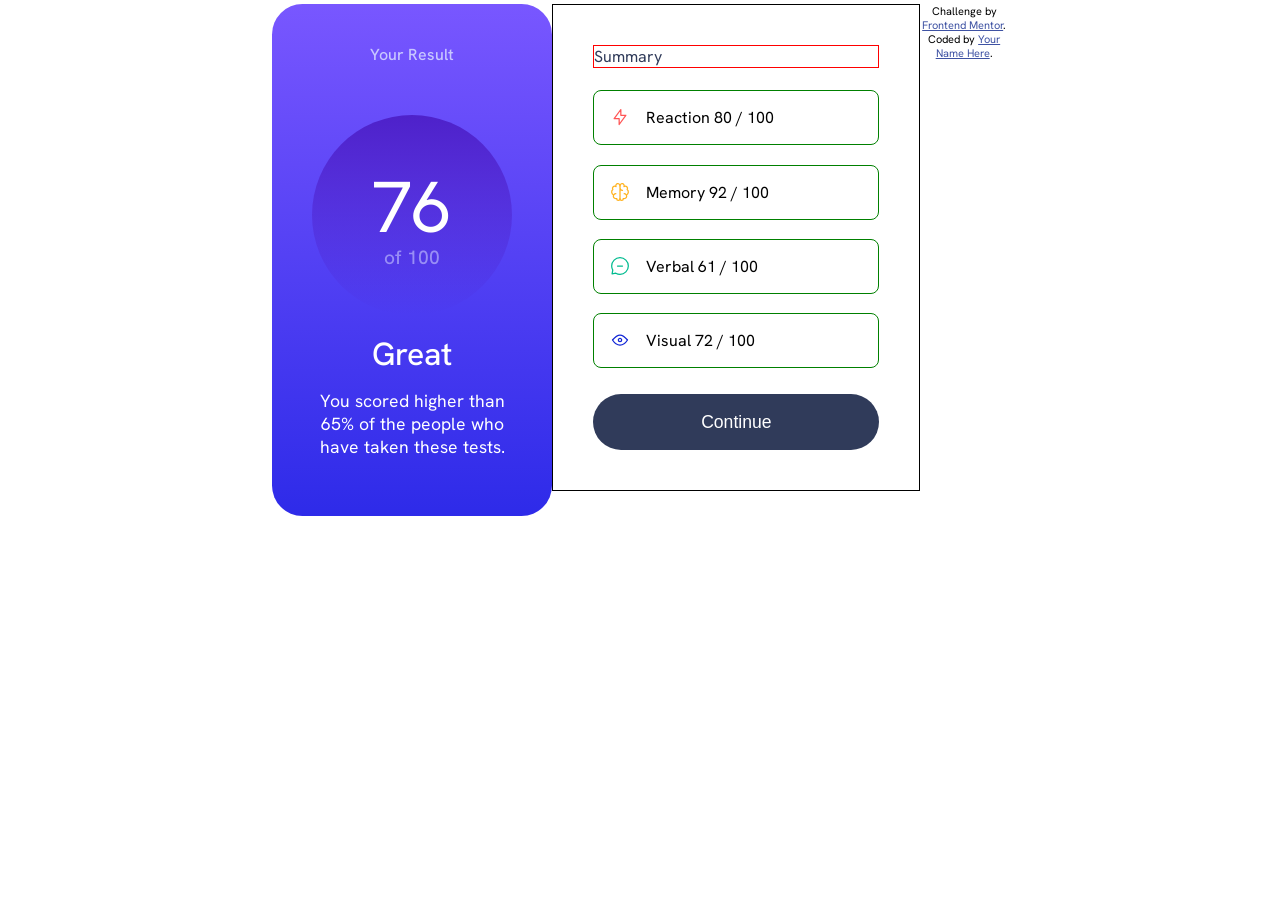
==== results-summary-component-main/index.html @ fce413aa "update" ====
<!DOCTYPE html>
<html lang="en">
<head>
  <meta charset="UTF-8">
  <meta name="viewport" content="width=device-width, initial-scale=1.0"> <!-- displays site properly based on user's device -->
  <link rel="preconnect" href="https://fonts.googleapis.com">
  <link rel="preconnect" href="https://fonts.gstatic.com" crossorigin>
  <link href="https://fonts.googleapis.com/css2?family=Hanken+Grotesk:wght@500;700;800&display=swap" rel="stylesheet">

  <link rel="stylesheet" href="Css/style.css">
  

  <link rel="icon" type="image/png" sizes="32x32" href="./assets/images/favicon-32x32.png">
  
  <title>Frontend Mentor | Results summary component</title>

  <!-- Feel free to remove these styles or customise in your own stylesheet 👍 -->
  <style>
    .attribution { font-size: 11px; text-align: center; }
    .attribution a { color: hsl(228, 45%, 44%); }
  </style>
</head>
<body>
<div class="div_contain">
  <div class="first_div">
        <p class="result_sets">Your Result</p>
      
        <div class="attain_div">
        <p class="score_attain">76</p>
       
       <p class="score_constant "> of 100
        </p>
      </div>
      
        <div class="result_txt">
        <p class="title_txt ">Great</p> 
        <p class="txt_comment">You scored higher than 65% of the people who have taken these tests.</p>
        </div>
    </div>

    <div class="summary">
    <div class="summary_title">Summary</div>
      
    <div class="summary_reaction">
      <svg xmlns="http://www.w3.org/2000/svg" width="20" height="20" fill="none" viewBox="0 0 20 20">
        <path stroke="#F55" stroke-linecap="round" stroke-linejoin="round" stroke-width="1.25"
          d="M10.833 8.333V2.5l-6.666 9.167h5V17.5l6.666-9.167h-5Z" />
      </svg>
    Reaction
    80 / 100</div>
      
    <div class="summary_memory"> 
      <svg xmlns="http://www.w3.org/2000/svg" width="20" height="20" fill="none" viewBox="0 0 20 20">
        <path stroke="#FFB21E" stroke-linecap="round" stroke-linejoin="round" stroke-width="1.25"
          d="M5.833 11.667a2.5 2.5 0 1 0 .834 4.858" />
        <path stroke="#FFB21E" stroke-linecap="round" stroke-linejoin="round" stroke-width="1.25"
          d="M3.553 13.004a3.333 3.333 0 0 1-.728-5.53m.025-.067a2.083 2.083 0 0 1 2.983-2.824m.199.054A2.083 2.083 0 1 1 10 3.75v12.917a1.667 1.667 0 0 1-3.333 0M10 5.833a2.5 2.5 0 0 0 2.5 2.5m1.667 3.334a2.5 2.5 0 1 1-.834 4.858" />
        <path stroke="#FFB21E" stroke-linecap="round" stroke-linejoin="round" stroke-width="1.25"
          d="M16.447 13.004a3.334 3.334 0 0 0 .728-5.53m-.025-.067a2.083 2.083 0 0 0-2.983-2.824M10 3.75a2.085 2.085 0 0 1 2.538-2.033 2.084 2.084 0 0 1 1.43 2.92m-.635 12.03a1.667 1.667 0 0 1-3.333 0" />
      </svg>Memory
    92 / 100</div>
   
    <div class="summary_verbal">
      <svg xmlns="http://www.w3.org/2000/svg" width="20" height="20" fill="none" viewBox="0 0 20 20">
        <path stroke="#00BB8F" stroke-linecap="round" stroke-linejoin="round" stroke-width="1.25"
          d="M7.5 10h5M10 18.333A8.333 8.333 0 1 0 1.667 10c0 1.518.406 2.942 1.115 4.167l-.699 3.75 3.75-.699A8.295 8.295 0 0 0 10 18.333Z" />
      </svg>Verbal
    61 / 100</div>
    
    <div class="summary_visual">
    <svg xmlns="http://www.w3.org/2000/svg" width="20" height="20" fill="none" viewBox="0 0 20 20">
      <path stroke="#1125D6" stroke-linecap="round" stroke-linejoin="round" stroke-width="1.25"
        d="M10 11.667a1.667 1.667 0 1 0 0-3.334 1.667 1.667 0 0 0 0 3.334Z" />
      <path stroke="#1125D6" stroke-linecap="round" stroke-linejoin="round" stroke-width="1.25"
        d="M17.5 10c-1.574 2.492-4.402 5-7.5 5s-5.926-2.508-7.5-5C4.416 7.632 6.66 5 10 5s5.584 2.632 7.5 5Z" />
    </svg>Visual
    72 / 100</div>
    
    <button class="summary_btn"  > Continue</button>
    
    </div>

    <div class="attribution">
      Challenge by <a href="https://www.frontendmentor.io?ref=challenge" target="_blank">Frontend Mentor</a>.
      Coded by <a href="#">Your Name Here</a>.
    </div>
</div>
  
 
</body>
</html>
---- results-summary-component-main/Css/style.css ----
*,
*::before,
*::after{
    padding: 0px;
    margin: 0px;
    box-sizing: border-box;
}

body{
    width: 100%;
    height: 100%;
}

body{
    min-height: 520px;
    display:flex;
    justify-content: center;
    align-items: center;
    font-family: Hanken Grotesk;
    overflow-x: hidden;
}

.div_contain{
    width: 100%;
    max-width: 736px;
    height: 512px;
    display: flex;
   
}

.first_div{
    width: 100%;
    max-width: 368px;
    height: 100%;
    padding: 2.5em;
    display: flex;
    flex-wrap: wrap;
    justify-content: center;
    text-align: center;
    background-image: linear-gradient(hsl(252, 100%, 67%), hsl(241, 81%, 54%));
    border-radius:  1.9em 1.9em ;
}

.result_sets{
    font-weight: 500;
    color: hsl(241, 100%, 89%);
}
 .attain_div{
    width: 200px;
    height: 200px;
    margin-top: 2em;
    display: flex;
    flex-direction: column;
    align-items: center;
    justify-content: center;
    border-radius: 200px;
    background-image: linear-gradient(hsla(256, 72%, 46%, 1), hsla(241, 72%, 46%, 0));
 }
 .score_attain{
    font-size: 4.5em;
    color: hsl(0, 0%, 100%);

 }

 .score_constant{
    margin-top: -.5em;
    font-size: 1.2em;
    font-weight: 500;
    color: hsl(241, 100%, 89%);
    opacity: .6;
}

.result_text{
    margin-top: .8em;
    padding: 1em;
}

.title_txt{
    font-size: 2em;
    font-weight: 500;
    color: hsl(0, 0%, 100%);
}

.txt_comment{
    margin-top: .8em;
    font-size: 1.1em;
    color: hsl(0, 0%, 100%);
}
.summary{
    border: solid 1px;
    width: 100%;
    max-width: 368px;
    height: fit-content;
    padding: 2.5em;
    display: flex;
    flex-wrap: wrap;
}
.summary_title{
    border: solid 1px red;
    width: 100%;
    margin-bottom: .2em;
    color: hsl(224, 30%, 27%);
}
.summary_reaction,
.summary_memory,
.summary_verbal,
.summary_visual{
    border: solid 1px green;
    width: 100%;
    padding: 1em;
    margin-top:1.2em ;
    display: flex;
    /* justify-content: space-between; */
    gap: 1em;
    border-radius: .5em;
}

.summary_btn{
   width: 288px;
   height: 56px;
   border: none;
   margin-top: 1.5em;
   background-color: hsl(224, 30%, 27%) ;
   color: hsl(0, 0%, 100%);
   border-radius: 56px;
   font-size: 1.1em;
   font-weight: 500;
   cursor: pointer;
}

/*
.div_contain{
    border: solid 1px red;
    width: 100%;
    margin-inline: auto;
    

    
   
}
.first_div{
    
    text-align: center;
    background-image: linear-gradient( hsl(252, 100%, 67%), hsl(241, 81%, 54%));
    border-bottom-left-radius: 2em;
    border-bottom-right-radius: 2em;
    
}

.result_sets{
    color: hsl(241, 100%, 89%);
    font-family: Hanken Grotesk;
    font-size: 18px;
     padding:2em ; 
}

.over_score_div{
    
    margin-inline: auto;
    height: 150px;
    width: 150px;
    margin-bottom: 2em;
    border-radius: 50%;
    background-image: linear-gradient(hsla(256, 72%, 46%, 1),hsla(241, 72%, 46%, 0));
    position: relative;
    
}
.attain_div{
    border: solid 1px ;
    position: absolute;
    align-items: center;
    
    


}

.score_attain{
   
    font-family: Hanken Grotesk;
    color:  hsl(0, 0%, 100%);
    font-weight: 800;
    font-size: 40px;
    
        
    
}

.score_constant{
    color: hsl(241, 100%, 89%);
    font-weight: 500;
    font-family: Hanken Grotesk;
}

.great_txt{
    font-family: Hanken Grotesk;
        color: hsl(0, 0%, 100%);
        font-weight: 800;
        font-size: 20px;        
}

.txt_comment{
    
    color: hsl(241, 100%, 89%);
        font-weight: 500;
        font-family: Hanken Grotesk;
       padding: .5em 5em 2em 5em;
      font-size: 19px;
} */
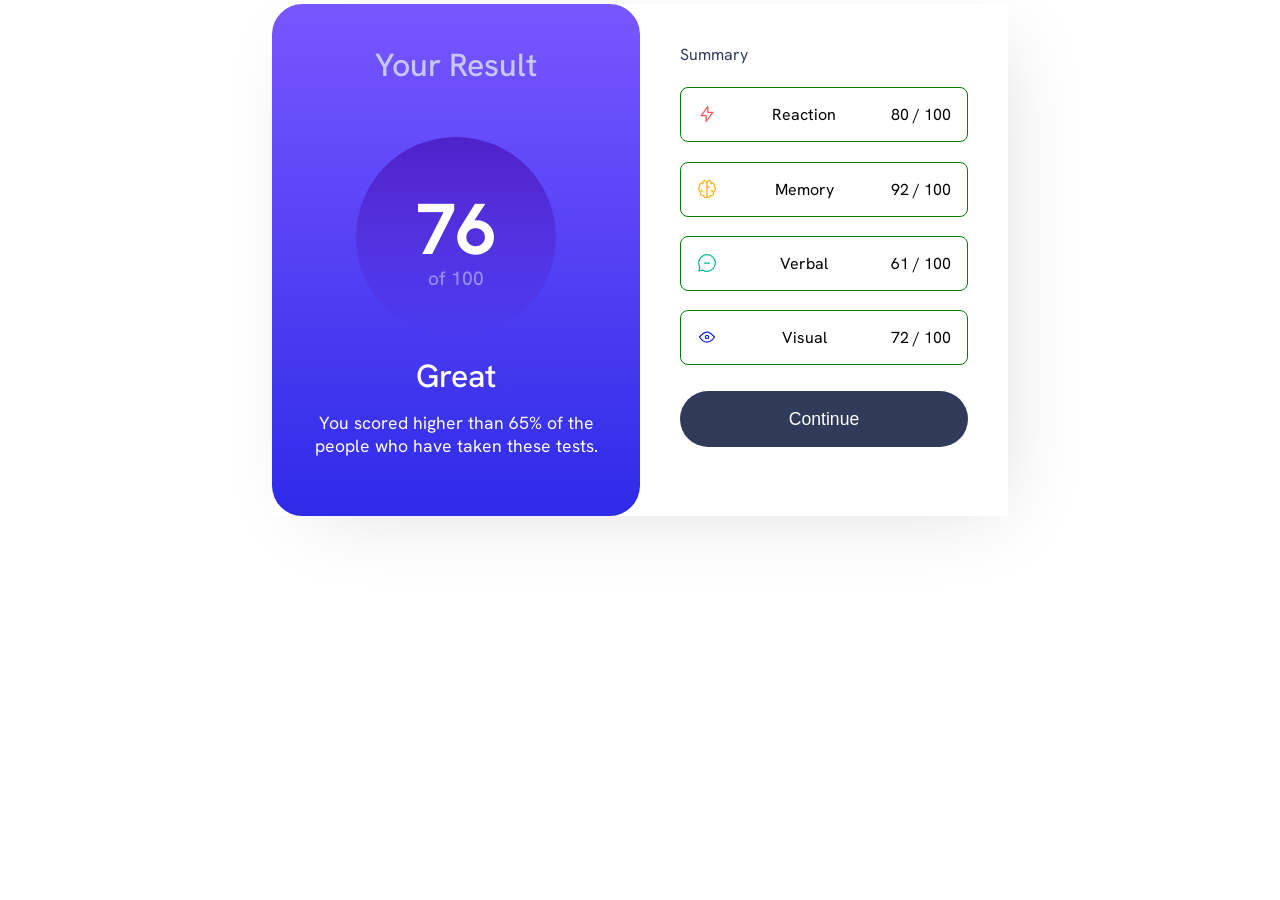
==== commit 890da2d1: "updates" ====
--- a/results-summary-component-main/index.html
+++ b/results-summary-component-main/index.html
@@ -21,25 +21,34 @@
   </style>
 </head>
 <body>
+  <!-- Main contain -->
 <div class="div_contain">
+  <!-- Result Div -->
   <div class="first_div">
-        <p class="result_sets">Your Result</p>
+    
+        <h1 class="result_sets">Your Result
+
+        </h1>
       
         <div class="attain_div">
-        <p class="score_attain">76</p>
+        <h2 class="score_attain">76</h2>
        
-       <p class="score_constant "> of 100
-        </p>
+       <h3 class="score_constant "> of 100
+       </h3>
       </div>
       
         <div class="result_txt">
         <p class="title_txt ">Great</p> 
         <p class="txt_comment">You scored higher than 65% of the people who have taken these tests.</p>
         </div>
+      
     </div>
-
+    
+ 
+    <!-- SUMMARY  -->
     <div class="summary">
-    <div class="summary_title">Summary</div>
+    <div class="summary_title">Summary
+    </div>
       
     <div class="summary_reaction">
       <svg xmlns="http://www.w3.org/2000/svg" width="20" height="20" fill="none" viewBox="0 0 20 20">
@@ -47,7 +56,8 @@
           d="M10.833 8.333V2.5l-6.666 9.167h5V17.5l6.666-9.167h-5Z" />
       </svg>
     Reaction
-    80 / 100</div>
+   <p class="score_over"> 80 / 100</p>
+    </div>
       
     <div class="summary_memory"> 
       <svg xmlns="http://www.w3.org/2000/svg" width="20" height="20" fill="none" viewBox="0 0 20 20">
@@ -58,14 +68,16 @@
         <path stroke="#FFB21E" stroke-linecap="round" stroke-linejoin="round" stroke-width="1.25"
           d="M16.447 13.004a3.334 3.334 0 0 0 .728-5.53m-.025-.067a2.083 2.083 0 0 0-2.983-2.824M10 3.75a2.085 2.085 0 0 1 2.538-2.033 2.084 2.084 0 0 1 1.43 2.92m-.635 12.03a1.667 1.667 0 0 1-3.333 0" />
       </svg>Memory
-    92 / 100</div>
+   <p class="score_over"> 92 / 100 </p>
+    </div>
    
     <div class="summary_verbal">
       <svg xmlns="http://www.w3.org/2000/svg" width="20" height="20" fill="none" viewBox="0 0 20 20">
         <path stroke="#00BB8F" stroke-linecap="round" stroke-linejoin="round" stroke-width="1.25"
           d="M7.5 10h5M10 18.333A8.333 8.333 0 1 0 1.667 10c0 1.518.406 2.942 1.115 4.167l-.699 3.75 3.75-.699A8.295 8.295 0 0 0 10 18.333Z" />
       </svg>Verbal
-    61 / 100</div>
+    <p class="score_over">61 / 100 </p>
+   </div>
     
     <div class="summary_visual">
     <svg xmlns="http://www.w3.org/2000/svg" width="20" height="20" fill="none" viewBox="0 0 20 20">
@@ -74,16 +86,17 @@
       <path stroke="#1125D6" stroke-linecap="round" stroke-linejoin="round" stroke-width="1.25"
         d="M17.5 10c-1.574 2.492-4.402 5-7.5 5s-5.926-2.508-7.5-5C4.416 7.632 6.66 5 10 5s5.584 2.632 7.5 5Z" />
     </svg>Visual
-    72 / 100</div>
+    <p class="score_over"> 72 / 100 </p>
+  </div>
     
     <button class="summary_btn"  > Continue</button>
     
     </div>
 
-    <div class="attribution">
+    <!-- <div class="attribution">
       Challenge by <a href="https://www.frontendmentor.io?ref=challenge" target="_blank">Frontend Mentor</a>.
       Coded by <a href="#">Your Name Here</a>.
-    </div>
+    </div> -->
 </div>
   
  
--- a/results-summary-component-main/Css/style.css
+++ b/results-summary-component-main/Css/style.css
@@ -7,6 +7,7 @@
 }
 
 body{
+    
     width: 100%;
     height: 100%;
 }
@@ -21,10 +22,12 @@
 }
 
 .div_contain{
+    
     width: 100%;
     max-width: 736px;
     height: 512px;
     display: flex;
+    box-shadow: 15px 15px 80px -25px rgba(0, 0, 0, 0.15)
    
 }
 
@@ -87,8 +90,9 @@
     color: hsl(0, 0%, 100%);
 }
 .summary{
-    border: solid 1px;
+    /* border: solid 1px; */
     width: 100%;
+    /* margin-top: 1.5em; */
     max-width: 368px;
     height: fit-content;
     padding: 2.5em;
@@ -96,7 +100,7 @@
     flex-wrap: wrap;
 }
 .summary_title{
-    border: solid 1px red;
+    /* border: solid 1px red; */
     width: 100%;
     margin-bottom: .2em;
     color: hsl(224, 30%, 27%);
@@ -110,8 +114,8 @@
     padding: 1em;
     margin-top:1.2em ;
     display: flex;
-    /* justify-content: space-between; */
-    gap: 1em;
+    justify-content: space-between;
+    /* gap: 1em; */
     border-radius: .5em;
 }
 
@@ -128,82 +132,8 @@
    cursor: pointer;
 }
 
-/*
-.div_contain{
-    border: solid 1px red;
-    width: 100%;
-    margin-inline: auto;
-    
-
-    
+.summary_btn:hover{
+    background-image: linear-gradient(hsl(252, 100%, 67%), hsl(241, 81%, 54%));
+        border-radius: 1.9em 1.9em;
    
-}
-.first_div{
-    
-    text-align: center;
-    background-image: linear-gradient( hsl(252, 100%, 67%), hsl(241, 81%, 54%));
-    border-bottom-left-radius: 2em;
-    border-bottom-right-radius: 2em;
-    
-}
-
-.result_sets{
-    color: hsl(241, 100%, 89%);
-    font-family: Hanken Grotesk;
-    font-size: 18px;
-     padding:2em ; 
-}
-
-.over_score_div{
-    
-    margin-inline: auto;
-    height: 150px;
-    width: 150px;
-    margin-bottom: 2em;
-    border-radius: 50%;
-    background-image: linear-gradient(hsla(256, 72%, 46%, 1),hsla(241, 72%, 46%, 0));
-    position: relative;
-    
-}
-.attain_div{
-    border: solid 1px ;
-    position: absolute;
-    align-items: center;
-    
-    
-
-
-}
-
-.score_attain{
-   
-    font-family: Hanken Grotesk;
-    color:  hsl(0, 0%, 100%);
-    font-weight: 800;
-    font-size: 40px;
-    
-        
-    
-}
-
-.score_constant{
-    color: hsl(241, 100%, 89%);
-    font-weight: 500;
-    font-family: Hanken Grotesk;
-}
-
-.great_txt{
-    font-family: Hanken Grotesk;
-        color: hsl(0, 0%, 100%);
-        font-weight: 800;
-        font-size: 20px;        
-}
-
-.txt_comment{
-    
-    color: hsl(241, 100%, 89%);
-        font-weight: 500;
-        font-family: Hanken Grotesk;
-       padding: .5em 5em 2em 5em;
-      font-size: 19px;
-} */+}
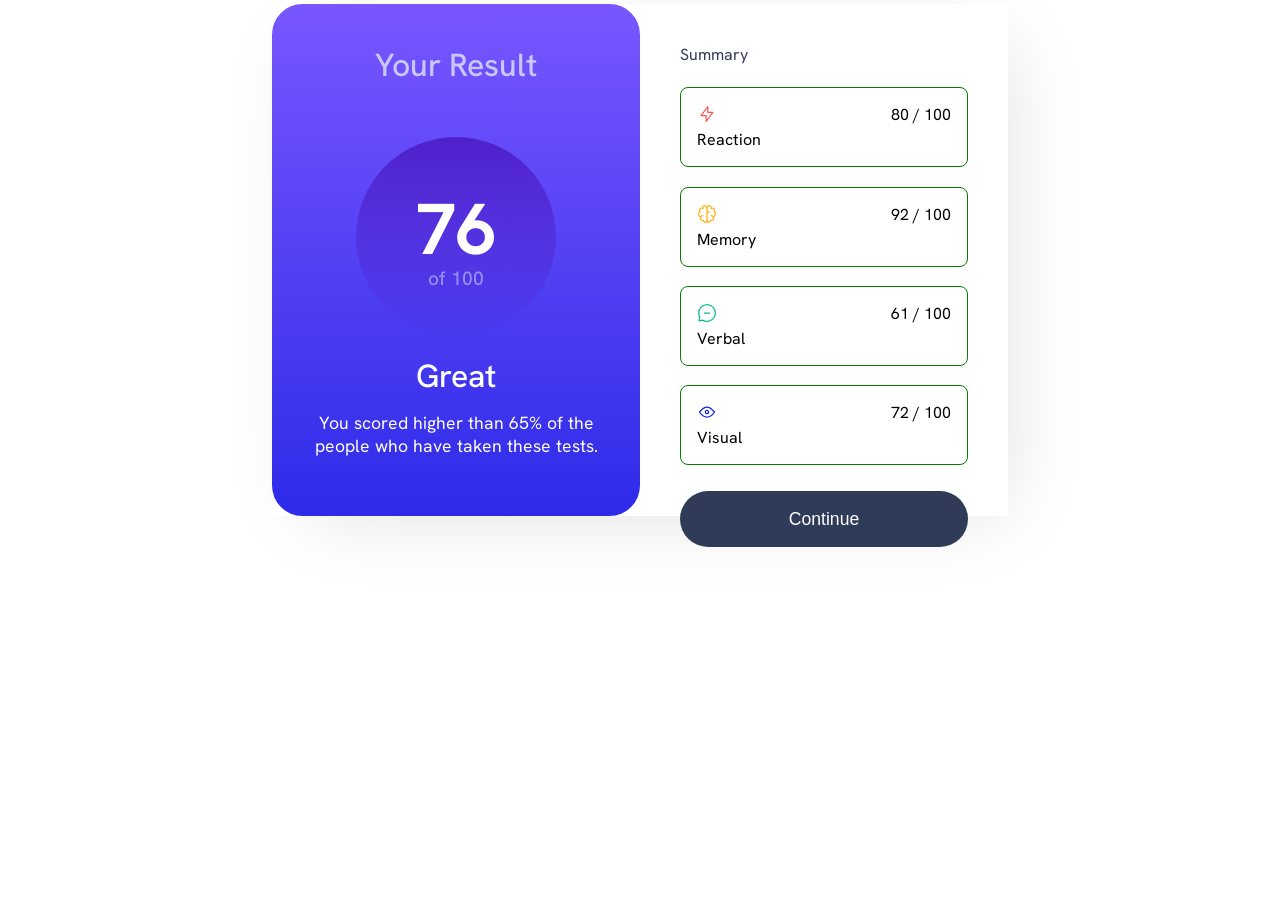
==== commit 1b55e602: "Update index.html" ====
--- a/results-summary-component-main/index.html
+++ b/results-summary-component-main/index.html
@@ -51,41 +51,35 @@
     </div>
       
     <div class="summary_reaction">
-      <svg xmlns="http://www.w3.org/2000/svg" width="20" height="20" fill="none" viewBox="0 0 20 20">
-        <path stroke="#F55" stroke-linecap="round" stroke-linejoin="round" stroke-width="1.25"
-          d="M10.833 8.333V2.5l-6.666 9.167h5V17.5l6.666-9.167h-5Z" />
-      </svg>
-    Reaction
+      <div class="score_card_left">
+     <img src="./assets/images/icon-reaction.svg" alt="Reaction">
+    <p class="summary_left_title">Reaction</p>
+    </div>
    <p class="score_over"> 80 / 100</p>
     </div>
       
-    <div class="summary_memory"> 
-      <svg xmlns="http://www.w3.org/2000/svg" width="20" height="20" fill="none" viewBox="0 0 20 20">
-        <path stroke="#FFB21E" stroke-linecap="round" stroke-linejoin="round" stroke-width="1.25"
-          d="M5.833 11.667a2.5 2.5 0 1 0 .834 4.858" />
-        <path stroke="#FFB21E" stroke-linecap="round" stroke-linejoin="round" stroke-width="1.25"
-          d="M3.553 13.004a3.333 3.333 0 0 1-.728-5.53m.025-.067a2.083 2.083 0 0 1 2.983-2.824m.199.054A2.083 2.083 0 1 1 10 3.75v12.917a1.667 1.667 0 0 1-3.333 0M10 5.833a2.5 2.5 0 0 0 2.5 2.5m1.667 3.334a2.5 2.5 0 1 1-.834 4.858" />
-        <path stroke="#FFB21E" stroke-linecap="round" stroke-linejoin="round" stroke-width="1.25"
-          d="M16.447 13.004a3.334 3.334 0 0 0 .728-5.53m-.025-.067a2.083 2.083 0 0 0-2.983-2.824M10 3.75a2.085 2.085 0 0 1 2.538-2.033 2.084 2.084 0 0 1 1.43 2.92m-.635 12.03a1.667 1.667 0 0 1-3.333 0" />
-      </svg>Memory
+    <div class="summary_memory">
+      <div class="score_card_left">
+      <img src="./assets/images/icon-memory.svg" alt="Memory">
+      <p class="summary_left_title">Memory </p>
+      </div>
    <p class="score_over"> 92 / 100 </p>
     </div>
    
     <div class="summary_verbal">
-      <svg xmlns="http://www.w3.org/2000/svg" width="20" height="20" fill="none" viewBox="0 0 20 20">
-        <path stroke="#00BB8F" stroke-linecap="round" stroke-linejoin="round" stroke-width="1.25"
-          d="M7.5 10h5M10 18.333A8.333 8.333 0 1 0 1.667 10c0 1.518.406 2.942 1.115 4.167l-.699 3.75 3.75-.699A8.295 8.295 0 0 0 10 18.333Z" />
-      </svg>Verbal
+      <div class="score_card_left">
+        <img src="./assets/images/icon-verbal.svg" alt="Verbal">
+      <p class="summary_left_title">
+        Verbal</p>
+      </div>
     <p class="score_over">61 / 100 </p>
    </div>
     
     <div class="summary_visual">
-    <svg xmlns="http://www.w3.org/2000/svg" width="20" height="20" fill="none" viewBox="0 0 20 20">
-      <path stroke="#1125D6" stroke-linecap="round" stroke-linejoin="round" stroke-width="1.25"
-        d="M10 11.667a1.667 1.667 0 1 0 0-3.334 1.667 1.667 0 0 0 0 3.334Z" />
-      <path stroke="#1125D6" stroke-linecap="round" stroke-linejoin="round" stroke-width="1.25"
-        d="M17.5 10c-1.574 2.492-4.402 5-7.5 5s-5.926-2.508-7.5-5C4.416 7.632 6.66 5 10 5s5.584 2.632 7.5 5Z" />
-    </svg>Visual
+  <div class="score_card_left">
+    <img src="./assets/images/icon-visual.svg" alt="Visual">
+      <p class="summary_left_title">Visual</p>
+  </div>
     <p class="score_over"> 72 / 100 </p>
   </div>
     
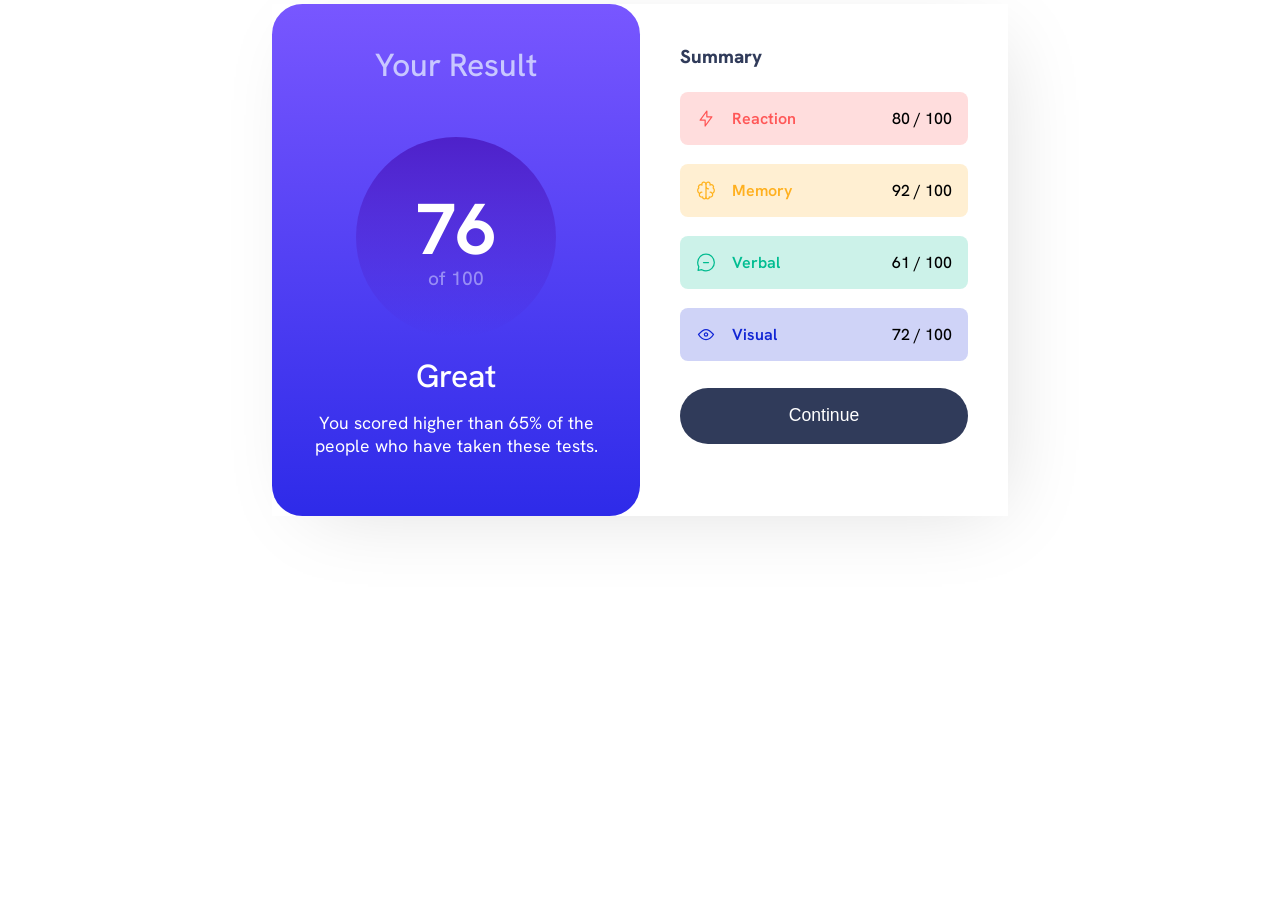
==== commit e75a1e7f: "changes" ====
--- a/results-summary-component-main/index.html
+++ b/results-summary-component-main/index.html
@@ -47,13 +47,13 @@
  
     <!-- SUMMARY  -->
     <div class="summary">
-    <div class="summary_title">Summary
-    </div>
+    <h3 class="summary_title">Summary
+    </h3>
       
     <div class="summary_reaction">
       <div class="score_card_left">
      <img src="./assets/images/icon-reaction.svg" alt="Reaction">
-    <p class="summary_left_title">Reaction</p>
+    <p class="summary_left_title reaction">Reaction</p>
     </div>
    <p class="score_over"> 80 / 100</p>
     </div>
@@ -61,7 +61,7 @@
     <div class="summary_memory">
       <div class="score_card_left">
       <img src="./assets/images/icon-memory.svg" alt="Memory">
-      <p class="summary_left_title">Memory </p>
+      <p class="summary_left_title memory">Memory </p>
       </div>
    <p class="score_over"> 92 / 100 </p>
     </div>
@@ -69,7 +69,7 @@
     <div class="summary_verbal">
       <div class="score_card_left">
         <img src="./assets/images/icon-verbal.svg" alt="Verbal">
-      <p class="summary_left_title">
+      <p class="summary_left_title verbal">
         Verbal</p>
       </div>
     <p class="score_over">61 / 100 </p>
@@ -78,7 +78,7 @@
     <div class="summary_visual">
   <div class="score_card_left">
     <img src="./assets/images/icon-visual.svg" alt="Visual">
-      <p class="summary_left_title">Visual</p>
+      <p class="summary_left_title visual">Visual</p>
   </div>
     <p class="score_over"> 72 / 100 </p>
   </div>
--- a/results-summary-component-main/Css/style.css
+++ b/results-summary-component-main/Css/style.css
@@ -104,19 +104,58 @@
     width: 100%;
     margin-bottom: .2em;
     color: hsl(224, 30%, 27%);
+    font-weight: 800;
+}
+.score_card_left{
+    display: flex;
+    gap: 1em;
 }
 .summary_reaction,
 .summary_memory,
 .summary_verbal,
 .summary_visual{
-    border: solid 1px green;
+    
     width: 100%;
     padding: 1em;
     margin-top:1.2em ;
     display: flex;
     justify-content: space-between;
-    /* gap: 1em; */
     border-radius: .5em;
+    font-weight: 500;
+}
+
+.summary_left_title{
+    font-weight: 600;
+}
+
+.reaction{
+    color: hsl(0, 100%, 67%);
+}
+
+.summary_reaction{
+    background-color:hsl(0, 100%, 67%, 0.2) ;
+    
+}
+
+.memory{
+    color: hsl(39, 100%, 56%);
+}
+.summary_memory{
+    background-color:hsl(39, 100%, 56%, 0.2) ;
+}
+
+.verbal{
+    color: hsl(166, 100%, 37%);
+}
+.summary_verbal{
+    background-color: hsl(166, 100%, 37%, 0.2) ;
+}
+
+.visual{
+    color: hsl(234, 85%, 45%);
+}
+.summary_visual{
+    background-color: hsl(234, 85%, 45%, 0.2);
 }
 
 .summary_btn{
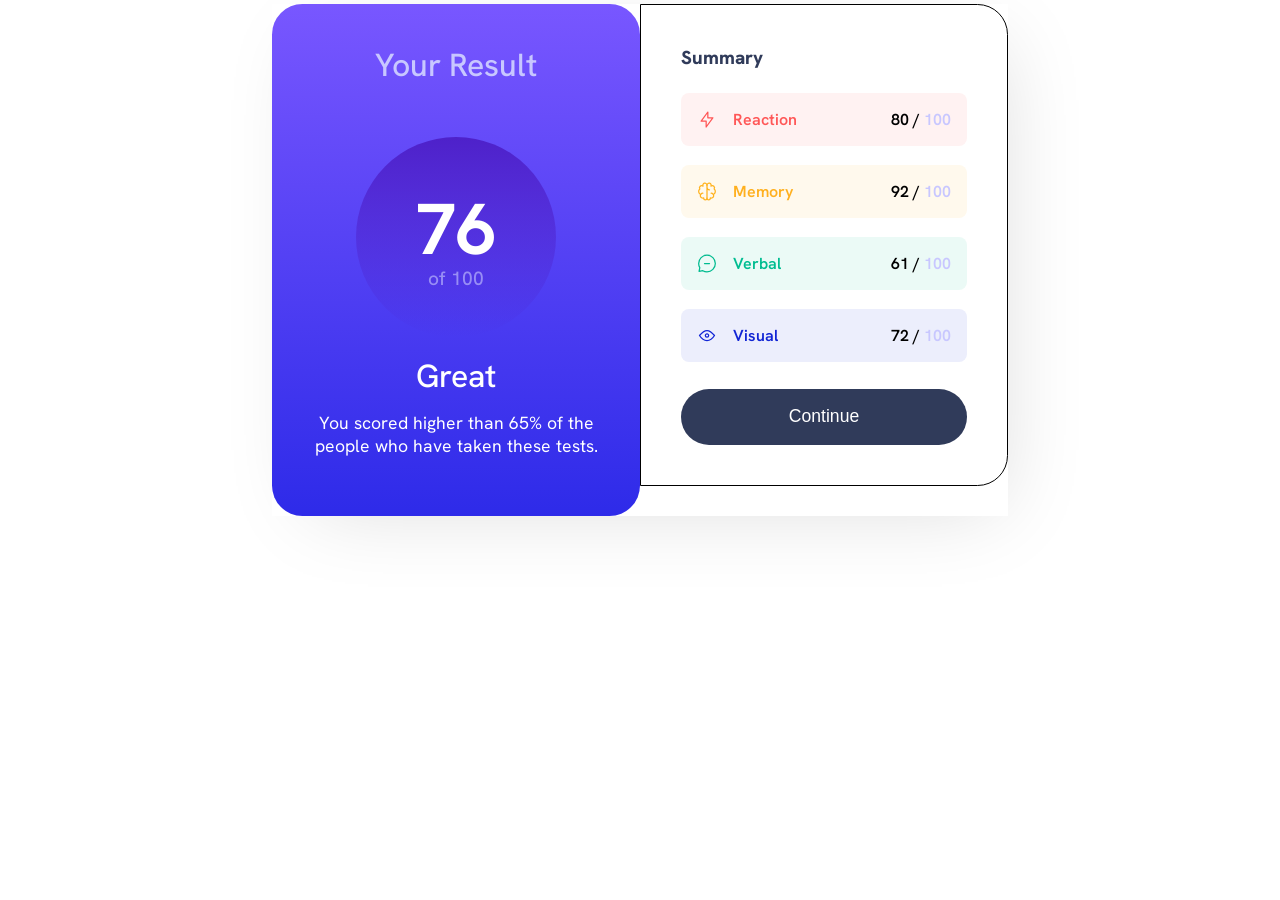
==== commit 7b19e3c1: "updates" ====
--- a/results-summary-component-main/index.html
+++ b/results-summary-component-main/index.html
@@ -55,7 +55,7 @@
      <img src="./assets/images/icon-reaction.svg" alt="Reaction">
     <p class="summary_left_title reaction">Reaction</p>
     </div>
-   <p class="score_over"> 80 / 100</p>
+   <p class="score_over"> 80 /<span class="the_over"> 100</span></p>
     </div>
       
     <div class="summary_memory">
@@ -63,7 +63,7 @@
       <img src="./assets/images/icon-memory.svg" alt="Memory">
       <p class="summary_left_title memory">Memory </p>
       </div>
-   <p class="score_over"> 92 / 100 </p>
+   <p class="score_over"> 92 / <span class="the_over">100 </span> </p>
     </div>
    
     <div class="summary_verbal">
@@ -72,7 +72,7 @@
       <p class="summary_left_title verbal">
         Verbal</p>
       </div>
-    <p class="score_over">61 / 100 </p>
+    <p class="score_over">61 / <span class="the_over">100</span> </p>
    </div>
     
     <div class="summary_visual">
@@ -80,7 +80,7 @@
     <img src="./assets/images/icon-visual.svg" alt="Visual">
       <p class="summary_left_title visual">Visual</p>
   </div>
-    <p class="score_over"> 72 / 100 </p>
+    <p class="score_over"> 72 /<span class="the_over"> 100</span> </p>
   </div>
     
     <button class="summary_btn"  > Continue</button>
--- a/results-summary-component-main/Css/style.css
+++ b/results-summary-component-main/Css/style.css
@@ -90,14 +90,19 @@
     color: hsl(0, 0%, 100%);
 }
 .summary{
-    /* border: solid 1px; */
+    border: solid 1px;
+    background-color:hsl(0, 0%, 100%) ;
+    border-radius: 0em 1.9em 1.9em 0em;
+    
     width: 100%;
+   
     /* margin-top: 1.5em; */
     max-width: 368px;
     height: fit-content;
     padding: 2.5em;
     display: flex;
     flex-wrap: wrap;
+    
 }
 .summary_title{
     /* border: solid 1px red; */
@@ -133,7 +138,7 @@
 }
 
 .summary_reaction{
-    background-color:hsl(0, 100%, 67%, 0.2) ;
+    background-color:hsl(0, 100%, 67%, 0.08) ;
     
 }
 
@@ -141,21 +146,29 @@
     color: hsl(39, 100%, 56%);
 }
 .summary_memory{
-    background-color:hsl(39, 100%, 56%, 0.2) ;
+    background-color:hsl(39, 100%, 56%, 0.08) ;
 }
 
 .verbal{
     color: hsl(166, 100%, 37%);
 }
 .summary_verbal{
-    background-color: hsl(166, 100%, 37%, 0.2) ;
+    background-color: hsl(166, 100%, 37%, 0.08) ;
 }
 
 .visual{
     color: hsl(234, 85%, 45%);
 }
 .summary_visual{
-    background-color: hsl(234, 85%, 45%, 0.2);
+    background-color: hsl(234, 85%, 45%, 0.08);
+}
+
+.score_over{
+    font-weight: 600;
+}
+
+.the_over{
+    color: hsl(241, 100%, 89%) ;
 }
 
 .summary_btn{
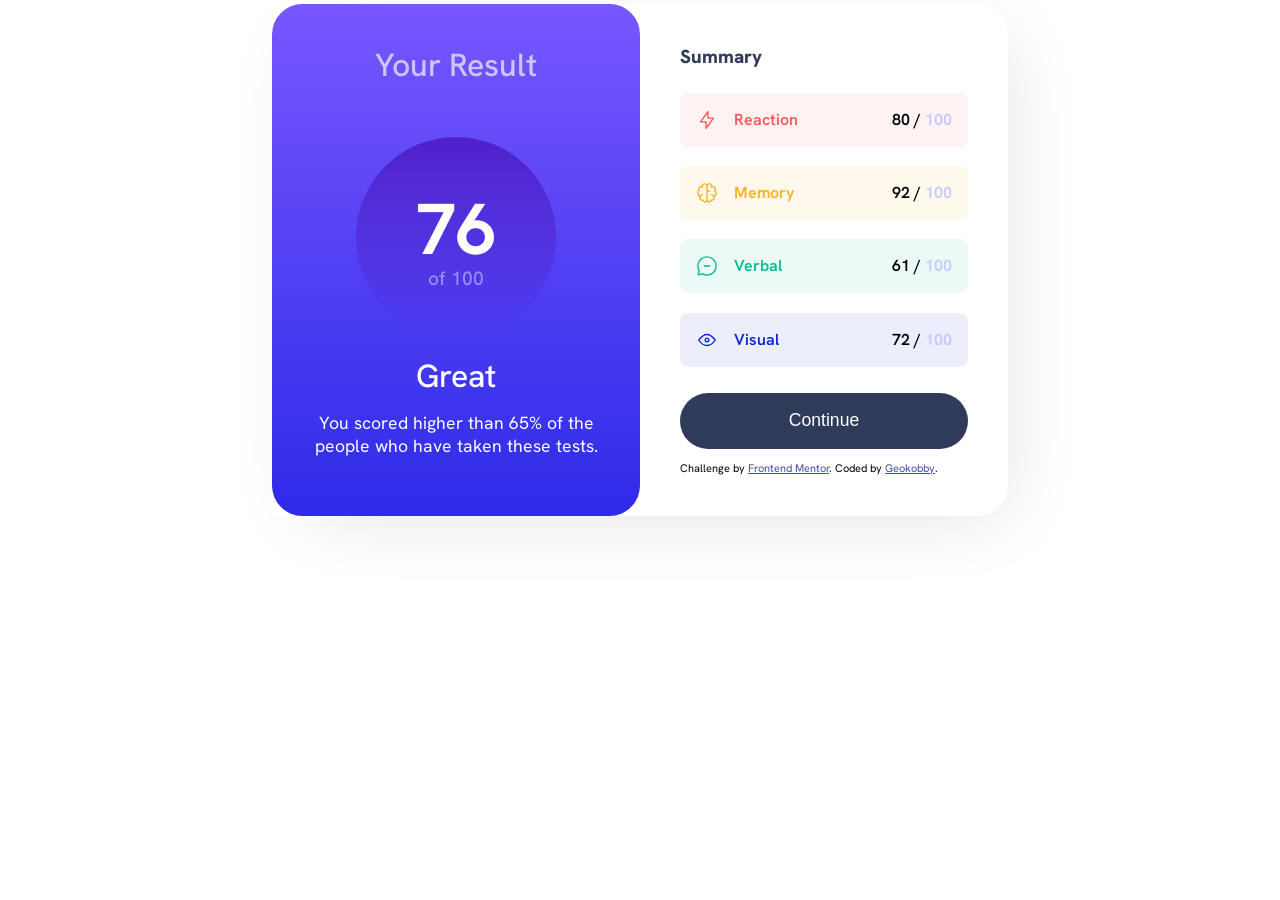
==== commit c9d4fa93: "update" ====
--- a/results-summary-component-main/index.html
+++ b/results-summary-component-main/index.html
@@ -84,15 +84,17 @@
   </div>
     
     <button class="summary_btn"  > Continue</button>
-    
+    <div class="attribution">
+      Challenge by <a href="https://www.frontendmentor.io?ref=challenge" target="_blank">Frontend Mentor</a>.
+      Coded by <a href="#">Geokobby</a>.
+    </div>
     </div>
 
-    <!-- <div class="attribution">
-      Challenge by <a href="https://www.frontendmentor.io?ref=challenge" target="_blank">Frontend Mentor</a>.
-      Coded by <a href="#">Your Name Here</a>.
-    </div> -->
+   
 </div>
+
   
  
 </body>
+
 </html>
--- a/results-summary-component-main/Css/style.css
+++ b/results-summary-component-main/Css/style.css
@@ -7,9 +7,10 @@
 }
 
 body{
-    
+    margin: auto;
     width: 100%;
     height: 100%;
+    /* border: solid; */
 }
 
 body{
@@ -19,6 +20,7 @@
     align-items: center;
     font-family: Hanken Grotesk;
     overflow-x: hidden;
+    
 }
 
 .div_contain{
@@ -27,11 +29,13 @@
     max-width: 736px;
     height: 512px;
     display: flex;
-    box-shadow: 15px 15px 80px -25px rgba(0, 0, 0, 0.15)
+    box-shadow: 15px 15px 80px -25px rgba(0, 0, 0, 0.15);
+    border-radius: 0em 1.9em 1.9em 0em;
    
 }
 
 .first_div{
+   
     width: 100%;
     max-width: 368px;
     height: 100%;
@@ -90,15 +94,15 @@
     color: hsl(0, 0%, 100%);
 }
 .summary{
-    border: solid 1px;
-    background-color:hsl(0, 0%, 100%) ;
-    border-radius: 0em 1.9em 1.9em 0em;
+    /* border: solid 1px; */
+    /* background-color:hsl(0, 0%, 100%) ; */
+    
     
     width: 100%;
    
     /* margin-top: 1.5em; */
     max-width: 368px;
-    height: fit-content;
+    /* height: fit-content; */
     padding: 2.5em;
     display: flex;
     flex-wrap: wrap;
@@ -183,9 +187,52 @@
    font-weight: 500;
    cursor: pointer;
 }
+.attribution{
+    margin-top: 1em;
+}
 
 .summary_btn:hover{
     background-image: linear-gradient(hsl(252, 100%, 67%), hsl(241, 81%, 54%));
         border-radius: 1.9em 1.9em;
-   
-}+    }
+
+    @media screen and (max-width: 768px) {
+        body{
+            margin-top: -1.5em;
+        }
+
+        .div_contain{
+            height: auto;
+            flex-direction: column;
+            box-shadow: none;
+            align-items: center;
+            
+            
+        }
+        .first_div{
+            max-width: none;
+            flex-direction: column;
+            align-items: center;
+        }
+
+        .div_contain,
+        .result_txt,
+        .summary{
+            max-width: none;
+        }
+
+        .result_txt{
+            flex-direction: column;
+            flex-wrap: nowrap;
+            align-items: center;
+            text-align: center;
+            border-radius: 0 0 1.9em;
+        }
+        
+        .summary_btn{
+            width: 100%;
+        }
+        .attribution{
+            margin-inline: auto;
+        }
+    }
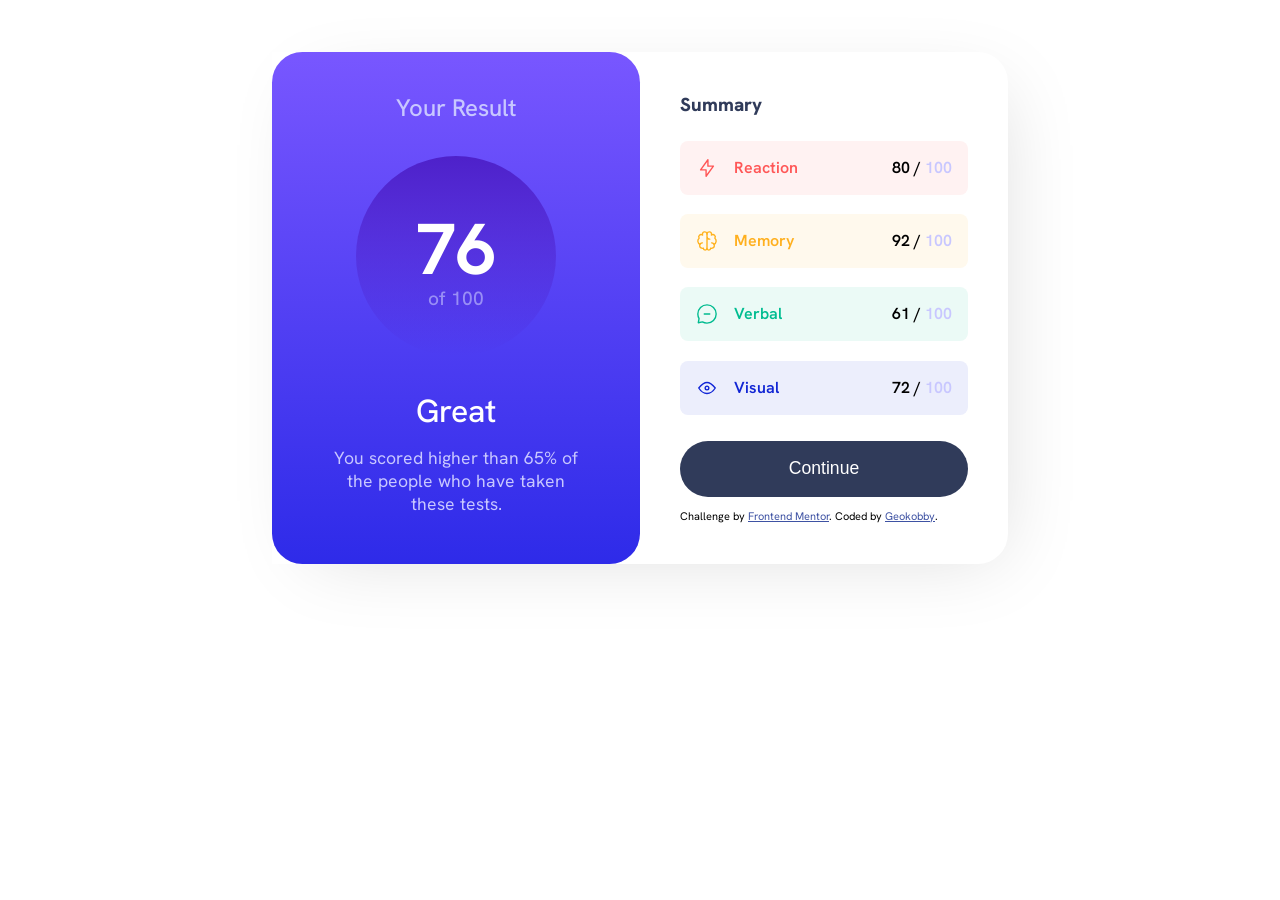
==== commit c9f6e595: "changes" ====
--- a/results-summary-component-main/index.html
+++ b/results-summary-component-main/index.html
@@ -26,9 +26,9 @@
   <!-- Result Div -->
   <div class="first_div">
     
-        <h1 class="result_sets">Your Result
+        <p class="result_sets">Your Result
 
-        </h1>
+        </p>
       
         <div class="attain_div">
         <h2 class="score_attain">76</h2>
--- a/results-summary-component-main/Css/style.css
+++ b/results-summary-component-main/Css/style.css
@@ -7,7 +7,7 @@
 }
 
 body{
-    margin: auto;
+    margin-block: 3em;
     width: 100%;
     height: 100%;
     /* border: solid; */
@@ -50,12 +50,13 @@
 
 .result_sets{
     font-weight: 500;
+    font-size: 1.5em;
     color: hsl(241, 100%, 89%);
 }
  .attain_div{
     width: 200px;
     height: 200px;
-    margin-top: 2em;
+    margin-block: 1.5em;
     display: flex;
     flex-direction: column;
     align-items: center;
@@ -90,8 +91,9 @@
 
 .txt_comment{
     margin-top: .8em;
+    margin-inline: 1em;
     font-size: 1.1em;
-    color: hsl(0, 0%, 100%);
+    color: hsl(241, 100%, 89%);
 }
 .summary{
     /* border: solid 1px; */
@@ -235,4 +237,22 @@
         .attribution{
             margin-inline: auto;
         }
+
+        .txt_comment{
+          /* border: solid; */
+          margin-inline: 3em;
+        }
+    }
+
+    @media screen and (max-width : 420px){
+        .summary{
+            padding: 1.5rem 1.5rem 3.5rem 1.5rem;
+        }
+        .first_div{
+            padding: 2rem .5rem;
+        }
+
+        .txt_comment{
+            font-size: 1rem;
+        }
     }
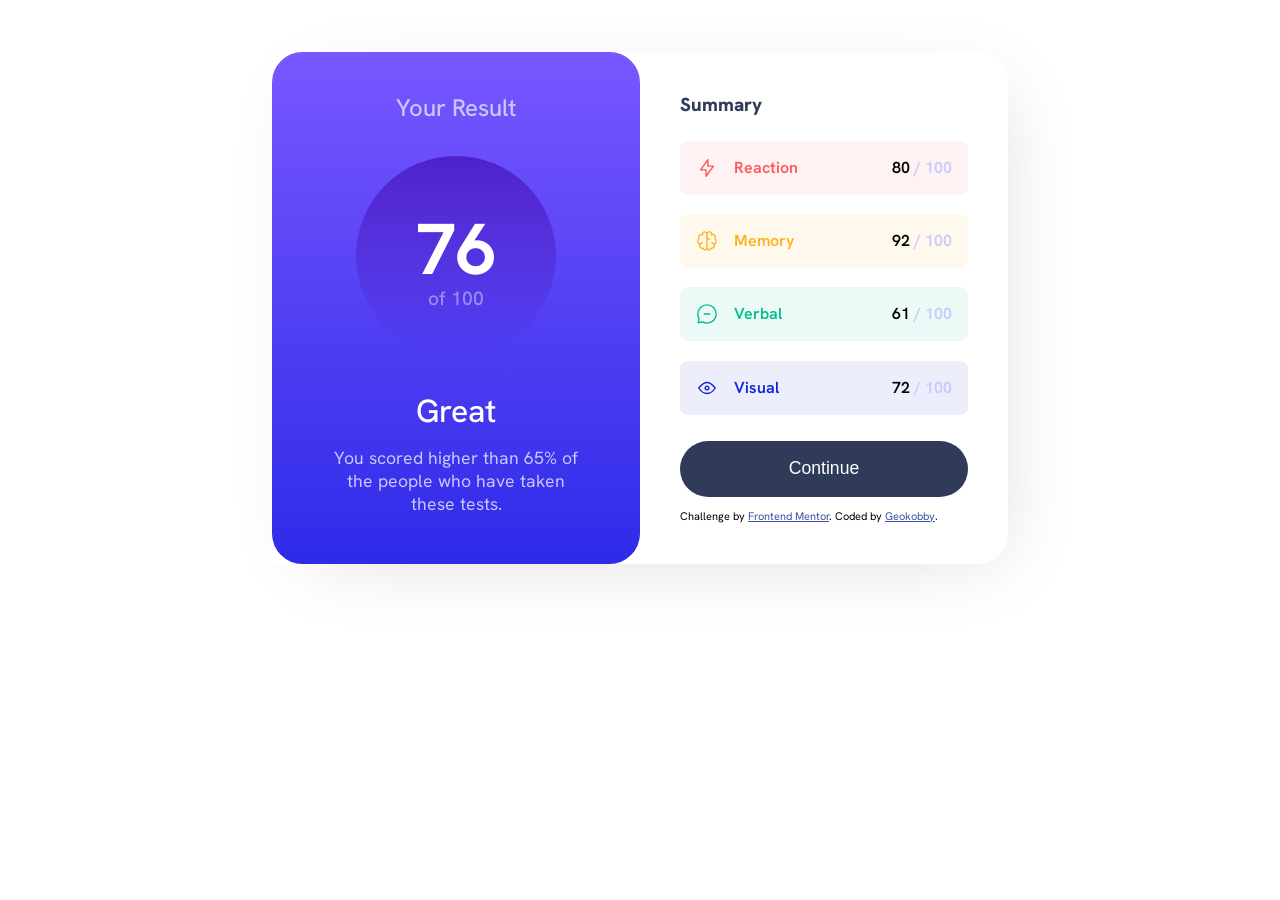
==== commit d940dae7: "Update index.html" ====
--- a/results-summary-component-main/index.html
+++ b/results-summary-component-main/index.html
@@ -55,7 +55,7 @@
      <img src="./assets/images/icon-reaction.svg" alt="Reaction">
     <p class="summary_left_title reaction">Reaction</p>
     </div>
-   <p class="score_over"> 80 /<span class="the_over"> 100</span></p>
+   <p class="score_over"> 80 <span class="the_over"> / 100</span></p>
     </div>
       
     <div class="summary_memory">
@@ -63,7 +63,7 @@
       <img src="./assets/images/icon-memory.svg" alt="Memory">
       <p class="summary_left_title memory">Memory </p>
       </div>
-   <p class="score_over"> 92 / <span class="the_over">100 </span> </p>
+   <p class="score_over"> 92  <span class="the_over"> / 100 </span> </p>
     </div>
    
     <div class="summary_verbal">
@@ -72,7 +72,7 @@
       <p class="summary_left_title verbal">
         Verbal</p>
       </div>
-    <p class="score_over">61 / <span class="the_over">100</span> </p>
+    <p class="score_over">61  <span class="the_over"> / 100</span> </p>
    </div>
     
     <div class="summary_visual">
@@ -80,7 +80,7 @@
     <img src="./assets/images/icon-visual.svg" alt="Visual">
       <p class="summary_left_title visual">Visual</p>
   </div>
-    <p class="score_over"> 72 /<span class="the_over"> 100</span> </p>
+    <p class="score_over"> 72 <span class="the_over"> / 100</span> </p>
   </div>
     
     <button class="summary_btn"  > Continue</button>
